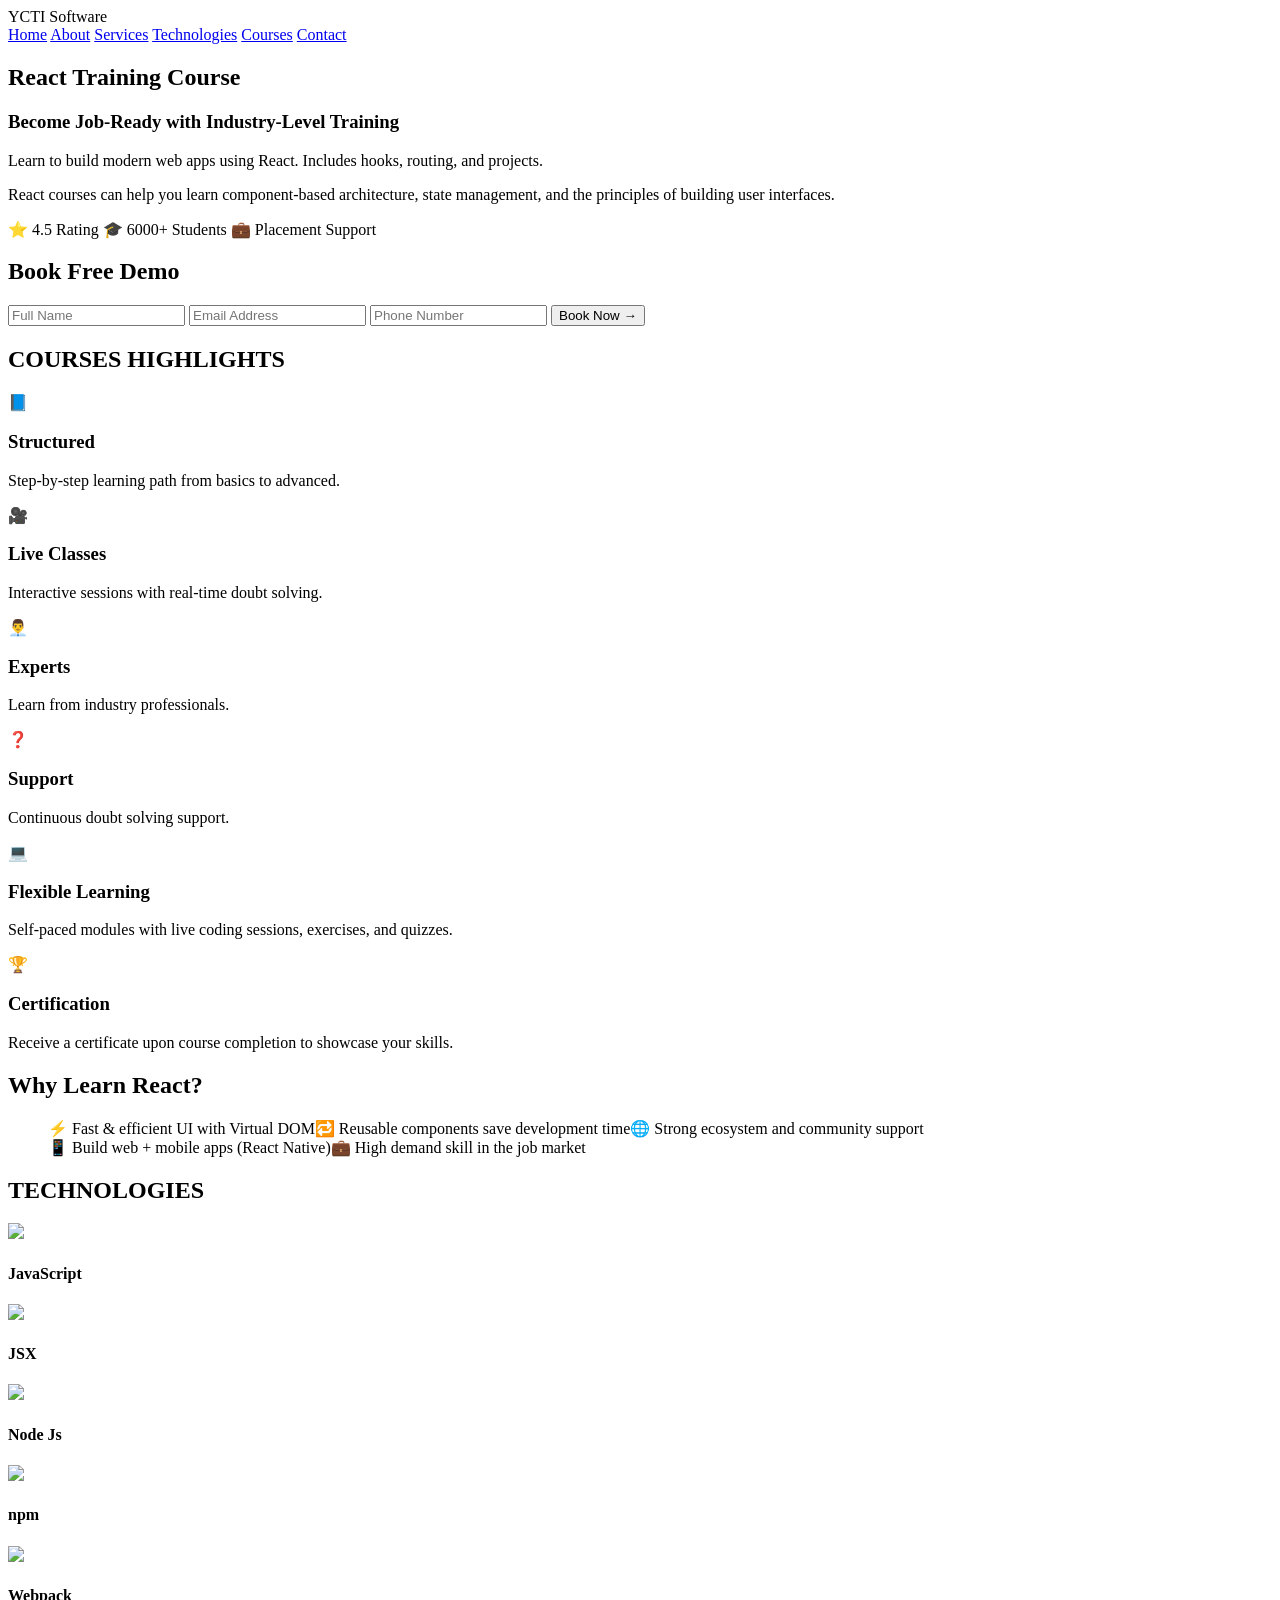
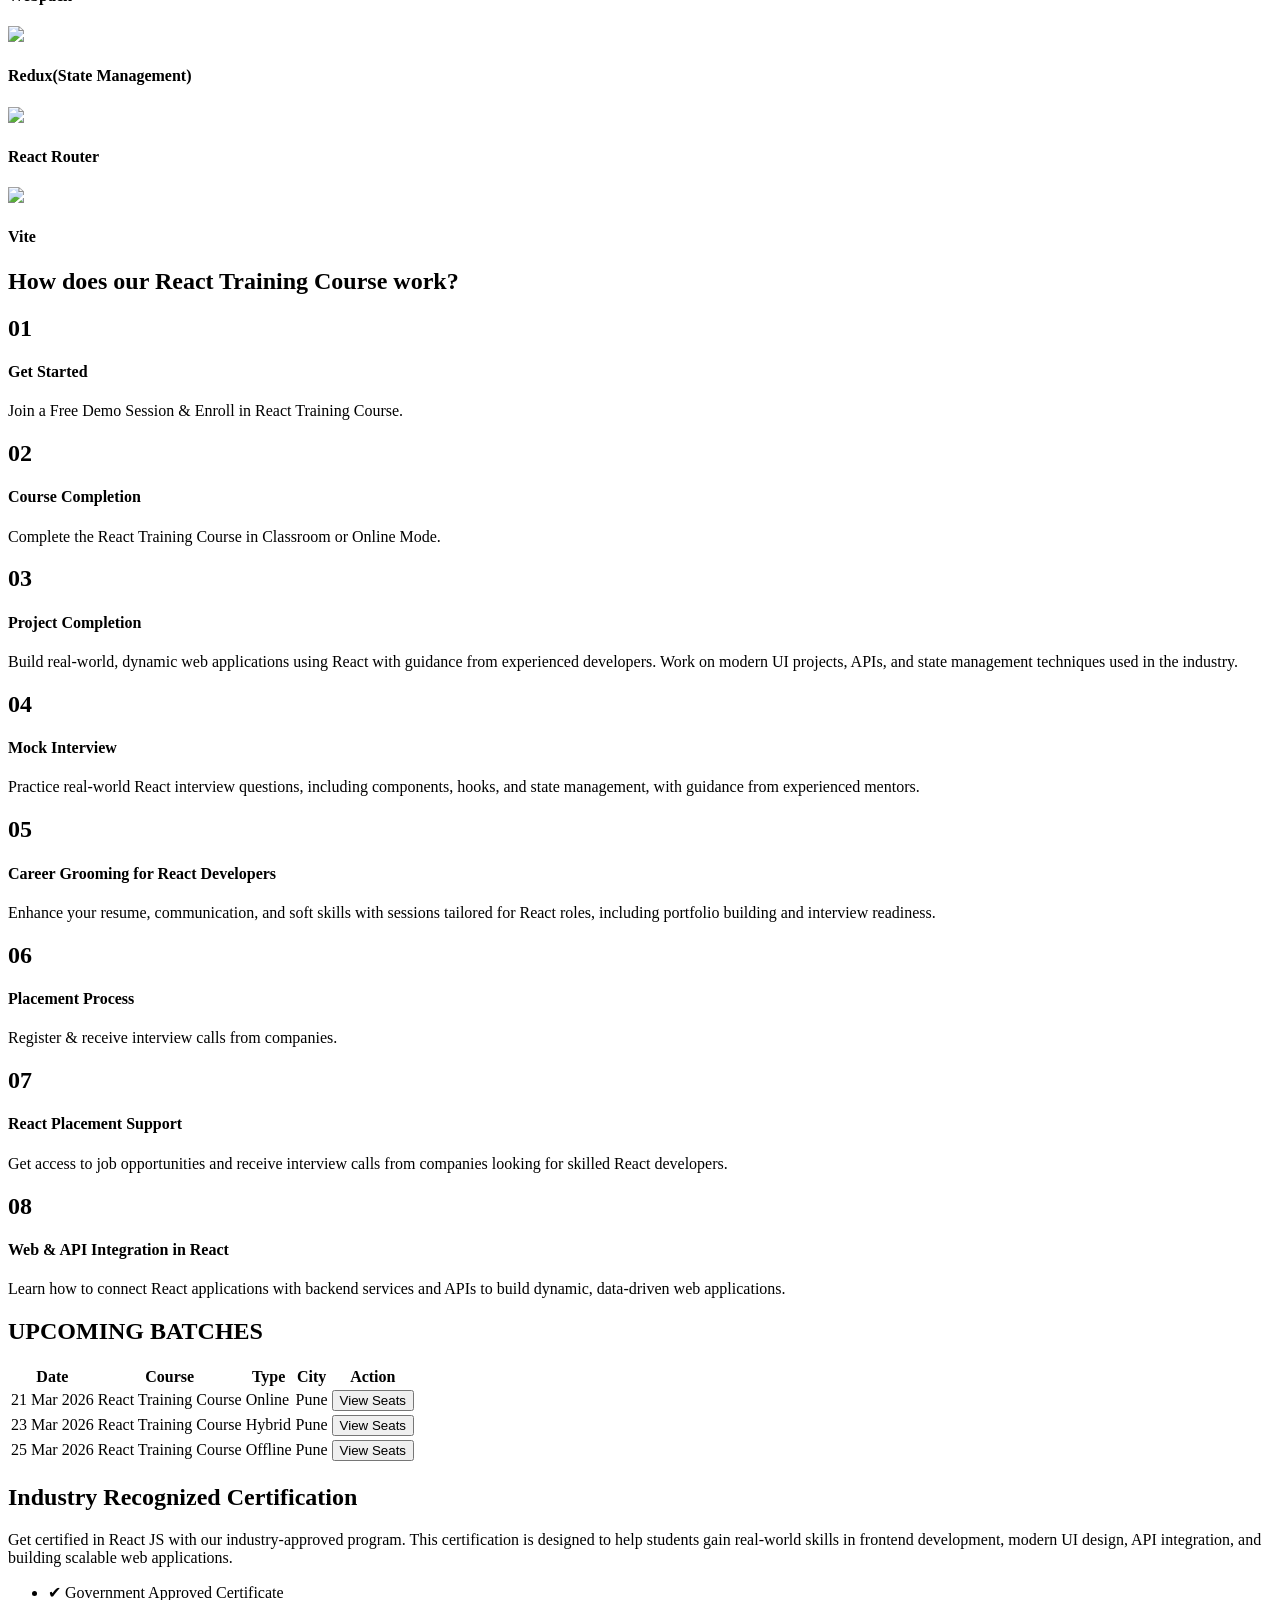
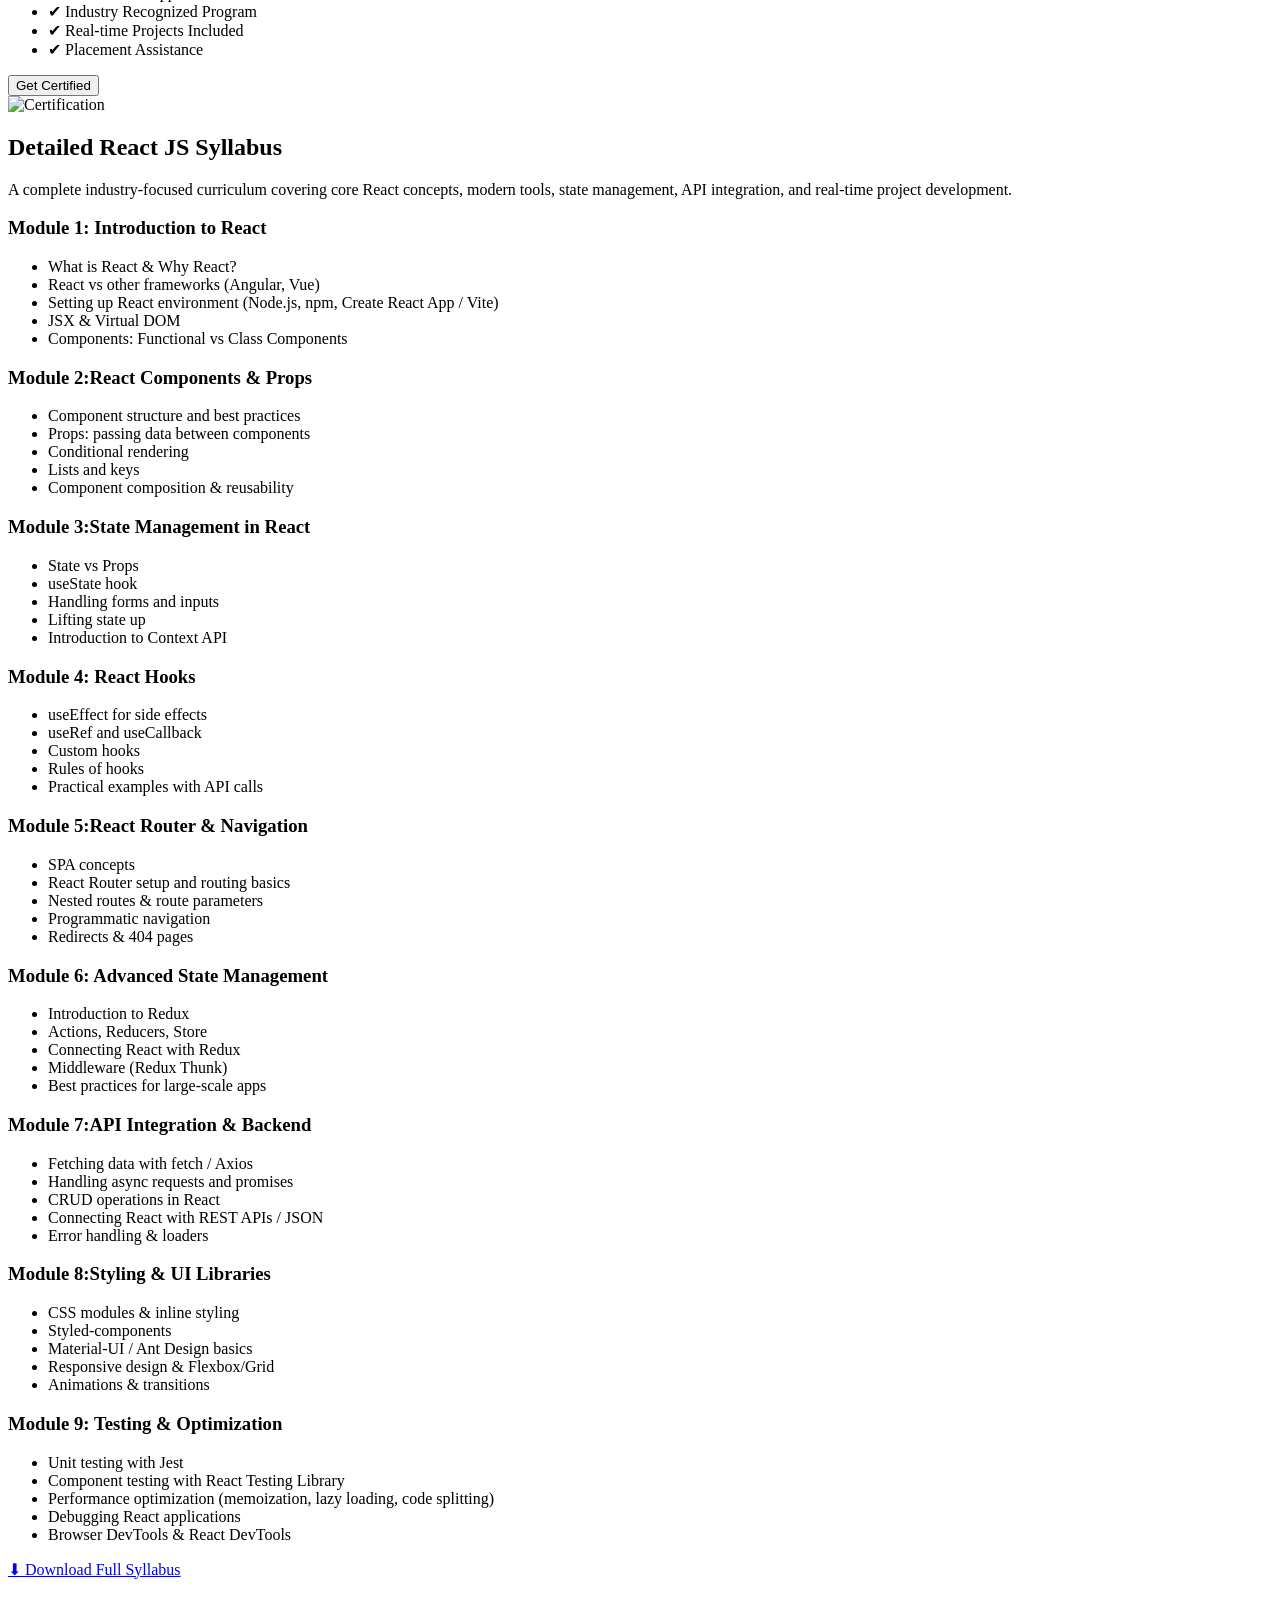
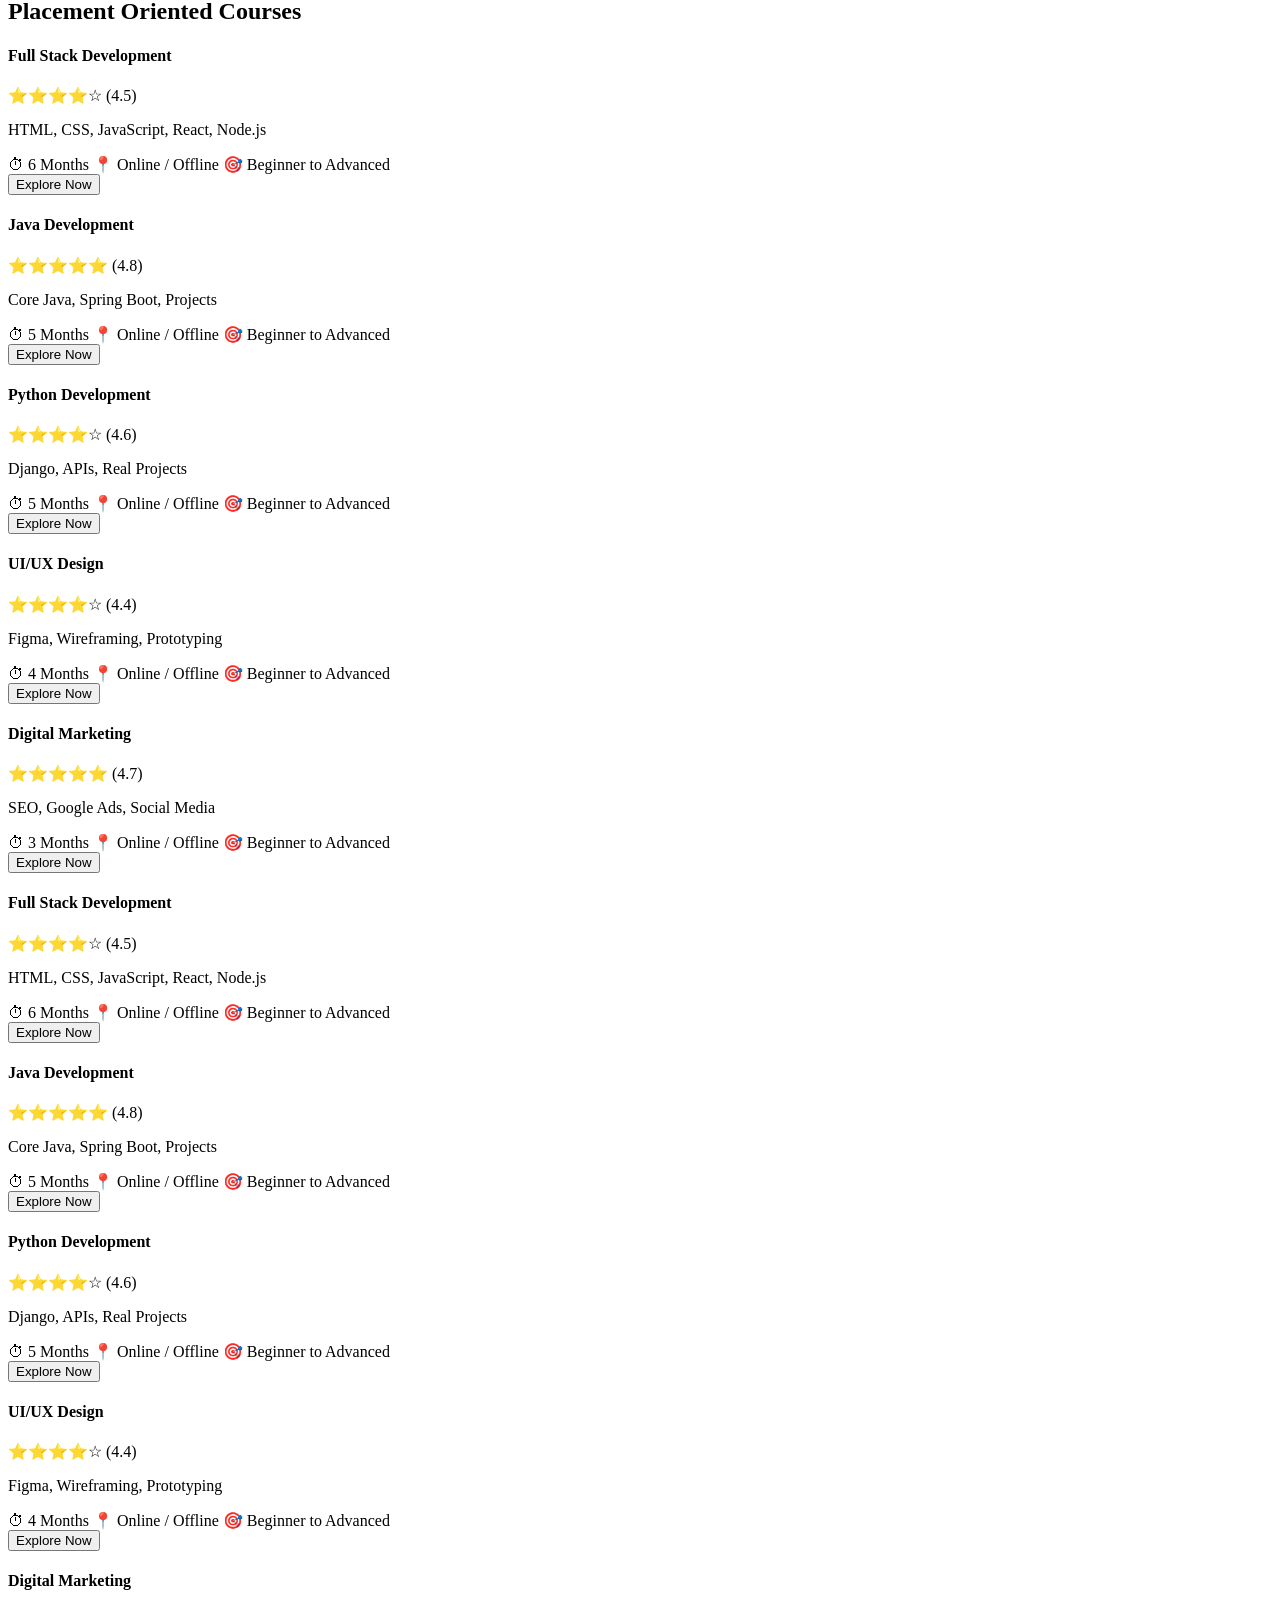
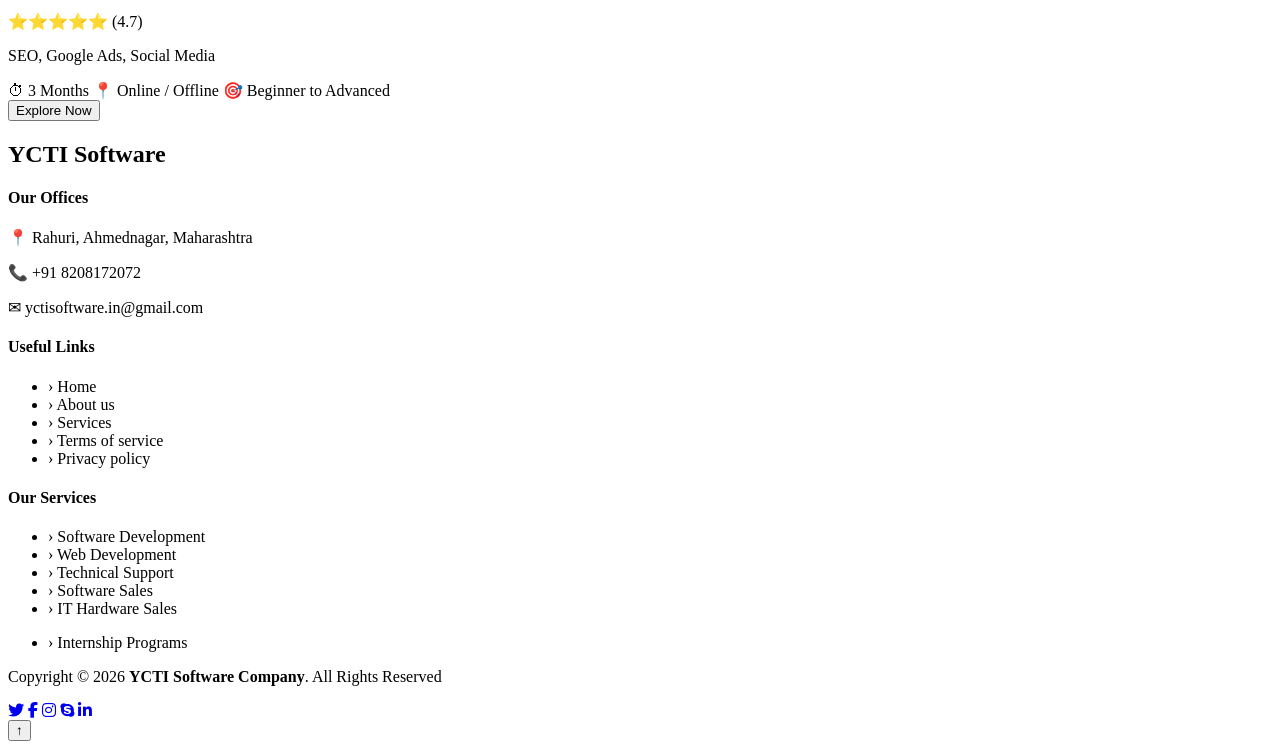
==== Angular_Course.html @ 2f03c273 "Merge branch 'main' of https://github.com/avidhate152002/YCTIsoftware_webProject" ====
<!DOCTYPE html>
<html lang="en">
<head>
<meta charset="UTF-8">
<meta name="viewport" content="width=device-width, initial-scale=1.0">
<title>Angular Training Course</title>

<link rel="stylesheet" href="style/java.css">

<!-- Google Font -->

<link href="https://fonts.googleapis.com/css2?family=Poppins:wght@300;400;600&display=swap" rel="stylesheet">

<link rel="stylesheet" href="https://cdnjs.cloudflare.com/ajax/libs/font-awesome/6.5.0/css/all.min.css">

</head>
<body>

<!-- HEADER -->

<header class="header">
  <div class="logo">YCTI Software</div>

  <nav class="nav">
    <a href="index.html">Home</a>
    <a href="about.html">About</a>
    <a href="#">Services</a>
    <a href="#">Technologies</a>
    <a href="#">Courses</a>
    <a href="#">Contact</a>
  </nav>
</header>

<!-- HERO -->

<section class="hero">
  <div class="hero-left">

    <h1>React Training Course</h1>
    <h3>Become Job-Ready with Industry-Level Training</h3>

    <p class="desc">
     Learn to build modern web apps using React. Includes hooks, routing, and projects.
    </p>

    <p class="desc">
       React courses can help you learn component-based architecture, state management, and the principles of building user interfaces.
    </p>

    <div class="badges">
      <span>⭐ 4.5 Rating</span>
      <span>🎓 6000+ Students</span>
      <span>💼 Placement Support</span>
    </div>
  </div>

  <div class="hero-right">
    <div class="form-card">
      <h2>Book Free Demo</h2>
      <form>
        <input type="text" placeholder="Full Name" required>
        <input type="email" placeholder="Email Address" required>
        <input type="tel" placeholder="Phone Number" required>
        <button class="btn">Book Now →</button>
      </form>
    </div>
  </div>
</section>

<!-- COURSE HIGHLIGHTS (UPDATED DESIGN SAME INFO) -->

<section class="highlights">
  <h2>COURSES HIGHLIGHTS</h2>

  <div class="stats-container">

    <div class="stat-card">
      <div class="icon">📘</div>
      <h3>Structured</h3>
      <p>Step-by-step learning path from basics to advanced.</p>
    </div>

    <div class="stat-card">
      <div class="icon">🎥</div>
      <h3>Live Classes</h3>
      <p>Interactive sessions with real-time doubt solving.</p>
    </div>

    <div class="stat-card">
      <div class="icon">👨‍💼</div>
      <h3>Experts</h3>
      <p>Learn from industry professionals.</p>
    </div>

    <div class="stat-card">
      <div class="icon">❓</div>
      <h3>Support</h3>
      <p>Continuous doubt solving support.</p>
    </div>

    <div class="stat-card">
      <div class="icon">💻</div>
      <h3>Flexible Learning</h3>
      <p>Self-paced modules with live coding sessions, exercises, and quizzes.</p>
    </div>

    <div class="stat-card">
      <div class="icon">🏆</div>
      <h3>Certification</h3>
      <p>Receive a certificate upon course completion to showcase your skills.</p>
    </div>




  </div>
</section>

<!-- WHY -->

<section class="why">
  <h2>Why Learn React?</h2>
  <ul>
    <p>⚡ Fast & efficient UI with Virtual DOM🔁 Reusable components save development time🌐 Strong ecosystem and community support<br>📱 Build web + mobile apps (React Native)💼 High demand skill in the job market</p>
</section>

<!-- TECHNOLOGIES -->

<section class="technologies">
  <h2>TECHNOLOGIES</h2>

  <div class="tech-grid">

    <div class="tech-card">
      <img src="https://cdn-icons-png.flaticon.com/128/721/721791.png">
      <h4>JavaScript</h4>
    </div>

    <div class="tech-card">
      <img src="https://thumbs.dreamstime.com/b/programming-vector-line-icon-programming-vector-line-icon-elements-mobile-concept-web-apps-thin-line-icons-website-114919341.jpg">
      <h4>JSX</h4>
    </div>

    <div class="tech-card">
      <img src="https://cdn-icons-png.flaticon.com/128/919/919825.png">
      <h4>Node Js</h4>
    </div>

    <div class="tech-card">
      <img src="https://uxwing.com/wp-content/themes/uxwing/download/brands-and-social-media/yarn-package-manager-icon.png"><br>
    <h4>npm</h4>
    </div>

    <div class="tech-card">
      <img src="https://encrypted-tbn0.gstatic.com/images?q=tbn:ANd9GcSnXLCfoQToiI-eNebdRtlc2AWwAHqNcpCT0g&s">
      <h4>Webpack
      </h4>
    </div>

    <div class="tech-card active">
      <img src="https://bendyworks.com/assets/images/blog/2020-05-04-ionic-react-and-redux-74ed1080.png">
      <h4>Redux(State Management)</h4>
    </div>

    <div class="tech-card">
      <img src="https://www.svgrepo.com/show/354262/react-router.svg">
      <h4>React Router</h4>
    </div>

    <div class="tech-card">
      <img src="https://encrypted-tbn0.gstatic.com/images?q=tbn:ANd9GcSbQW0cN1w6qDSzbivb_yzKBcA-e7EXLyCfIQ&s">
      <h4>Vite</h4>
    </div>

  </div>
</section>

<!-- HOW IT WORKS -->

<section class="process">
  <h2>How does our <span>React Training Course</span> work?</h2>

  <div class="process-grid">

    <div class="step">
      <h1>01</h1>
      <h4>Get Started</h4>
      <p>Join a Free Demo Session & Enroll in React Training Course.</p>
    </div>

    <div class="step">
      <h1>02</h1>
      <h4>Course Completion</h4>
      <p>Complete the React Training Course in Classroom or Online Mode.</p>
    </div>

    <div class="step">
      <h1>03</h1>
      <h4>Project Completion</h4>
      <p>Build real-world, dynamic web applications using React with guidance from experienced developers. 
  Work on modern UI projects, APIs, and state management techniques used in the industry.</p>
    </div>

    <div class="step">
      <h1>04</h1>
      <h4>Mock Interview</h4>
      <p>Practice real-world React interview questions, including components, hooks, and state management, 
  with guidance from experienced mentors.</p>
    </div>

    <div class="step">
      <h1>05</h1>
      <h4>Career Grooming for React Developers</h4>
<p>
  Enhance your resume, communication, and soft skills with sessions tailored for React roles, 
  including portfolio building and interview readiness.
</p>
    </div>

    <div class="step">
      <h1>06</h1>
      <h4>Placement Process</h4>
      <p>Register & receive interview calls from companies.</p>
    </div>

    <div class="step">
      <h1>07</h1>
      <h4>React Placement Support</h4>
<p>
  Get access to job opportunities and receive interview calls from companies looking for skilled React developers.
</p>
    </div>

    <div class="step">
      <h1>08</h1>
      <h4>Web & API Integration in React</h4>
<p>
  Learn how to connect React applications with backend services and APIs to build dynamic, data-driven web applications.
</p>
    </div>

  </div>
</section>

<!-- UPCOMING -->

<section class="upcoming">
  <h2>UPCOMING BATCHES</h2>

  <div class="table-box">
    <table>
      <thead>
        <tr>
          <th>Date</th>
          <th>Course</th>
          <th>Type</th>
          <th>City</th>
          <th>Action</th>
        </tr>
      </thead>

      <tbody>
        <tr>
          <td>21 Mar 2026</td>
          <td>React Training Course</td>
          <td>Online</td>
          <td>Pune</td>
          <td class="action"><button class="link-btn">View Seats</button></td>
        </tr>

        <tr>
          <td>23 Mar 2026</td>
          <td>React Training Course</td>
          <td>Hybrid</td>
          <td>Pune</td>
          <td class="action"><button class="link-btn">View Seats</button></td>
        </tr>

        <tr>
          <td>25 Mar 2026</td>
          <td>React Training Course</td>
          <td>Offline</td>
          <td>Pune</td>
          <td class="action"><button class="link-btn">View Seats</button></td>
        </tr>
      </tbody>
    </table>
  </div>
</section>

<section class="certification">
  <div class="cert-left">
    <h2>Industry Recognized Certification</h2>
    <p>
      Get certified in React JS with our industry-approved program. 
  This certification is designed to help students gain real-world skills 
  in frontend development, modern UI design, API integration, and building scalable web applications.
</p>
    </p>

    <ul>
      <li>✔ Government Approved Certificate</li>
      <li>✔ Industry Recognized Program</li>
      <li>✔ Real-time Projects Included</li>
      <li>✔ Placement Assistance</li>
    </ul>

    <button class="btn">Get Certified</button>
  </div>

  <div class="cert-right">
    <img src="images/Image1.jpeg" alt="Certification">
  </div>
</section>

<section class="syllabus">
  <h2>Detailed React JS Syllabus</h2>
<p class="sub-text">
  A complete industry-focused curriculum covering core React concepts, modern tools, state management, API integration, and real-time project development.
</p>

  <div class="syllabus-container">

    <div class="module">
      <h3>Module 1: Introduction to React</h3>
      <ul>
        <li>What is React & Why React?</li>
        <li>React vs other frameworks (Angular, Vue)</li>
        <li>Setting up React environment (Node.js, npm, Create React App / Vite)</li>
        <li>JSX & Virtual DOM</li>
        <li>Components: Functional vs Class Components</li>
      </ul>
    </div>

    <div class="module">
      <h3>Module 2:React Components & Props</h3>
      <ul>
       <li>Component structure and best practices</li>
        <li>Props: passing data between components</li>
        <li>Conditional rendering</li>
        <li>Lists and keys</li>
        <li>Component composition & reusability</li>
      </ul>
    </div>

    <div class="module">
      <h3>Module 3:State Management in React</h3>
      <ul>
       <li>State vs Props</li>
        <li>useState hook</li>
        <li>Handling forms and inputs</li>
        <li>Lifting state up</li>
        <li>Introduction to Context API</li>
      </ul>
    </div>

    <div class="module">
      <h3>Module 4: React Hooks</h3>
      <ul>
        <li>useEffect for side effects</li>
        <li>useRef and useCallback</li>
        <li>Custom hooks</li>
        <li>Rules of hooks</li>
        <li>Practical examples with API calls</li>
      </ul>
    </div>

    <div class="module">
      <h3>Module 5:React Router & Navigation</h3>
      <ul>
        <li>SPA concepts</li>
        <li>React Router setup and routing basics</li>
        <li>Nested routes & route parameters</li>
        <li>Programmatic navigation</li>
        <li>Redirects & 404 pages</li>
      </ul>
    </div>

    <div class="module">
      <h3>Module 6: Advanced State Management</h3>
      <ul>
        <li>Introduction to Redux</li>
        <li>Actions, Reducers, Store</li>
        <li>Connecting React with Redux</li>
        <li>Middleware (Redux Thunk)</li>
        <li>Best practices for large-scale apps</li>
      </ul>
    </div>

    <div class="module">
      <h3>Module 7:API Integration & Backend</h3>
      <ul>
        <li>Fetching data with fetch / Axios</li>
        <li>Handling async requests and promises</li>
        <li>CRUD operations in React</li>
        <li>Connecting React with REST APIs / JSON</li>
        <li>Error handling & loaders</li>
      </ul>
    </div>

    <div class="module">
      <h3>Module 8:Styling & UI Libraries</h3>
      <ul>
        <li>CSS modules & inline styling</li>
        <li>Styled-components</li>
        <li>Material-UI / Ant Design basics</li>
        <li>Responsive design & Flexbox/Grid</li>
        <li>Animations & transitions</li>
      </ul>
    </div>

    <div class="module">
      <h3>Module 9: Testing & Optimization</h3>
      <ul>
        <li>Unit testing with Jest</li>
        <li>Component testing with React Testing Library</li>
        <li>Performance optimization (memoization, lazy loading, code splitting)</li>
        <li>Debugging React applications</li>
        <li>Browser DevTools & React DevTools</li>
      </ul>
    </div>

  </div>

  <a href="syllabus.pdf" download class="download-btn">
    ⬇ Download Full Syllabus
  </a>
</section>

<section class="other-courses">
  <h2>Placement Oriented Courses</h2>

  <div class="scroll-container">
    <div class="scroll-track">

      <!-- COURSE 1 -->

      <div class="course-card">
        <h4>Full Stack Development</h4>
        <div class="rating">⭐⭐⭐⭐☆ (4.5)</div>
        <p>HTML, CSS, JavaScript, React, Node.js</p>
        <div class="course-info">
          <span>⏱ 6 Months</span>
          <span>📍 Online / Offline</span>
          <span>🎯 Beginner to Advanced</span>
        </div>
        <button>Explore Now</button>
      </div>

      <!-- COURSE 2 -->

      <div class="course-card">
        <h4>Java Development</h4>
        <div class="rating">⭐⭐⭐⭐⭐ (4.8)</div>
        <p>Core Java, Spring Boot, Projects</p>
        <div class="course-info">
          <span>⏱ 5 Months</span>
          <span>📍 Online / Offline</span>
          <span>🎯 Beginner to Advanced</span>
        </div>
        <button>Explore Now</button>
      </div>

      <!-- COURSE 3 -->

      <div class="course-card">
        <h4>Python Development</h4>
        <div class="rating">⭐⭐⭐⭐☆ (4.6)</div>
        <p>Django, APIs, Real Projects</p>
        <div class="course-info">
          <span>⏱ 5 Months</span>
          <span>📍 Online / Offline</span>
          <span>🎯 Beginner to Advanced</span>
        </div>
        <button>Explore Now</button>
      </div>

      <!-- COURSE 4 -->

      <div class="course-card">
        <h4>UI/UX Design</h4>
        <div class="rating">⭐⭐⭐⭐☆ (4.4)</div>
        <p>Figma, Wireframing, Prototyping</p>
        <div class="course-info">
          <span>⏱ 4 Months</span>
          <span>📍 Online / Offline</span>
          <span>🎯 Beginner to Advanced</span>
        </div>
        <button>Explore Now</button>
      </div>

      <!-- COURSE 5 -->

      <div class="course-card">
        <h4>Digital Marketing</h4>
        <div class="rating">⭐⭐⭐⭐⭐ (4.7)</div>
        <p>SEO, Google Ads, Social Media</p>
        <div class="course-info">
          <span>⏱ 3 Months</span>
          <span>📍 Online / Offline</span>
          <span>🎯 Beginner to Advanced</span>
        </div>
        <button>Explore Now</button>
      </div>

      <!-- DUPLICATE (for infinite scroll) -->
      <!-- same repeat -->

      <div class="course-card">
        <h4>Full Stack Development</h4>
        <div class="rating">⭐⭐⭐⭐☆ (4.5)</div>
        <p>HTML, CSS, JavaScript, React, Node.js</p>
        <div class="course-info">
          <span>⏱ 6 Months</span>
          <span>📍 Online / Offline</span>
          <span>🎯 Beginner to Advanced</span>
        </div>
        <button>Explore Now</button>
      </div>

      <div class="course-card">
        <h4>Java Development</h4>
        <div class="rating">⭐⭐⭐⭐⭐ (4.8)</div>
        <p>Core Java, Spring Boot, Projects</p>
        <div class="course-info">
          <span>⏱ 5 Months</span>
          <span>📍 Online / Offline</span>
          <span>🎯 Beginner to Advanced</span>
        </div>
        <button>Explore Now</button>
      </div>

      <div class="course-card">
        <h4>Python Development</h4>
        <div class="rating">⭐⭐⭐⭐☆ (4.6)</div>
        <p>Django, APIs, Real Projects</p>
        <div class="course-info">
          <span>⏱ 5 Months</span>
          <span>📍 Online / Offline</span>
          <span>🎯 Beginner to Advanced</span>
        </div>
        <button>Explore Now</button>
      </div>

      <div class="course-card">
        <h4>UI/UX Design</h4>
        <div class="rating">⭐⭐⭐⭐☆ (4.4)</div>
        <p>Figma, Wireframing, Prototyping</p>
        <div class="course-info">
          <span>⏱ 4 Months</span>
          <span>📍 Online / Offline</span>
          <span>🎯 Beginner to Advanced</span>
        </div>
        <button>Explore Now</button>
      </div>

      <div class="course-card">
        <h4>Digital Marketing</h4>
        <div class="rating">⭐⭐⭐⭐⭐ (4.7)</div>
        <p>SEO, Google Ads, Social Media</p>
        <div class="course-info">
          <span>⏱ 3 Months</span>
          <span>📍 Online / Offline</span>
          <span>🎯 Beginner to Advanced</span>
        </div>
        <button>Explore Now</button>
      </div>

    </div>
  </div>
</section>

<!-- ================= FOOTER ================= -->

<footer class="footer">

<div class="footer-container">

<!-- ===== COMPANY INFO ===== -->

<div class="footer-col company">

<h2 class="logo">YCTI Software</h2>

<h4>Our Offices</h4>

<p>📍 Rahuri, Ahmednagar, Maharashtra</p>
<p>📞 +91 8208172072</p>
<p>✉  yctisoftware.in@gmail.com</p>

</div>

<!-- ===== USEFUL LINKS ===== -->

<div class="footer-col">

<h4>Useful Links</h4>

<ul>
<li>› Home</li>
<li>› About us</li>
<li>› Services</li>
<li>› Terms of service</li>
<li>› Privacy policy</li>
</ul>

</div>

<!-- ===== SERVICES ===== -->

<div class="footer-col">

<h4>Our Services</h4>

<ul>
<li>› Software Development</li>
<li>› Web Development</li>
<li>› Technical Support</li>
<li>› Software Sales</li>
<li>› IT Hardware Sales</li>
</ul>

</div>

<!-- ===== MORE SERVICES ===== -->

<div class="footer-col">

<ul class="extra-services">

<li>› Internship Programs</li>

</ul>

</div>

</div>

<!-- ===== BOTTOM BAR ===== -->

<div class="footer-bottom">

<p>
Copyright © 2026 <b>YCTI Software Company</b>. 
All Rights Reserved
</p>

<div class="social-icons">

<a href="#"><i class="fab fa-twitter"></i></a>
<a href="#"><i class="fab fa-facebook-f"></i></a>
<a href="#"><i class="fab fa-instagram"></i></a>
<a href="#"><i class="fab fa-skype"></i></a>
<a href="#"><i class="fab fa-linkedin-in"></i></a>

</div>

</div>

</footer>

<!-- ===== BACK TO TOP BUTTON ===== -->

<button id="topBtn">↑</button>

</body>
</html>
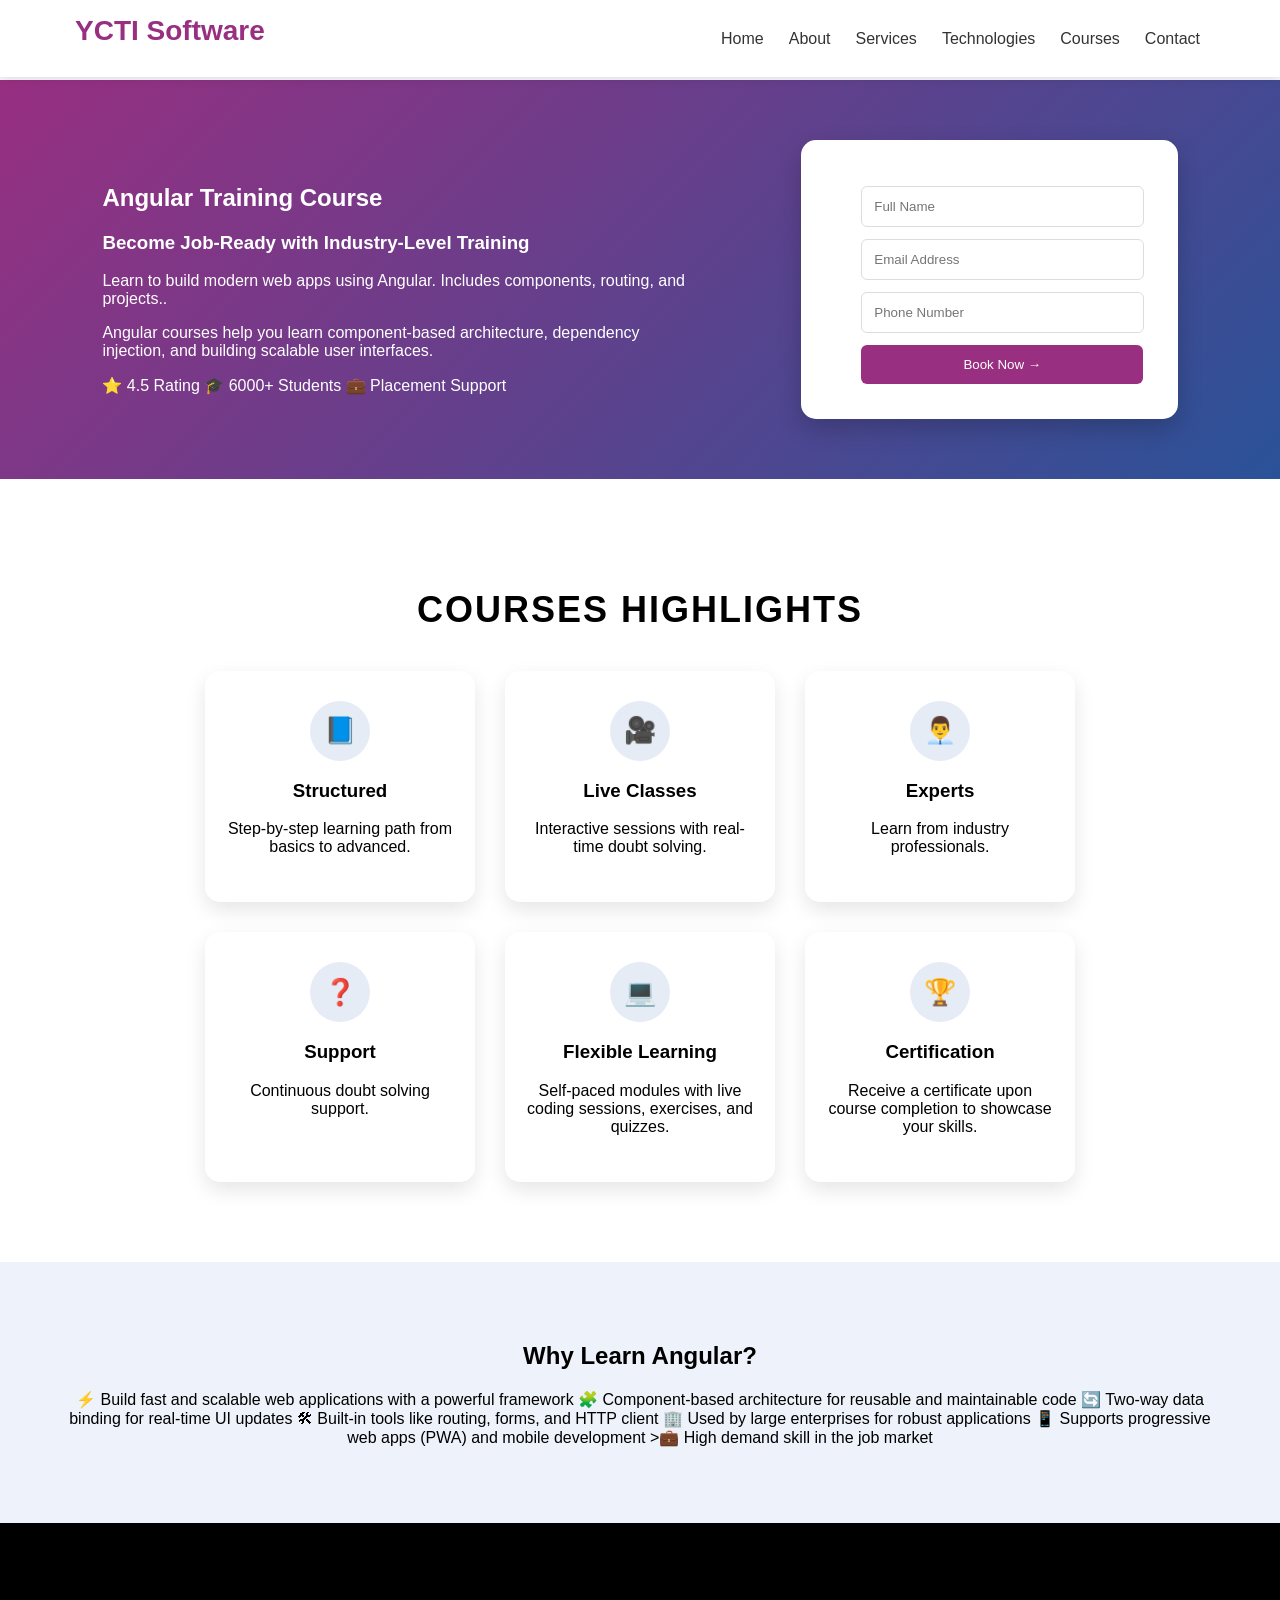
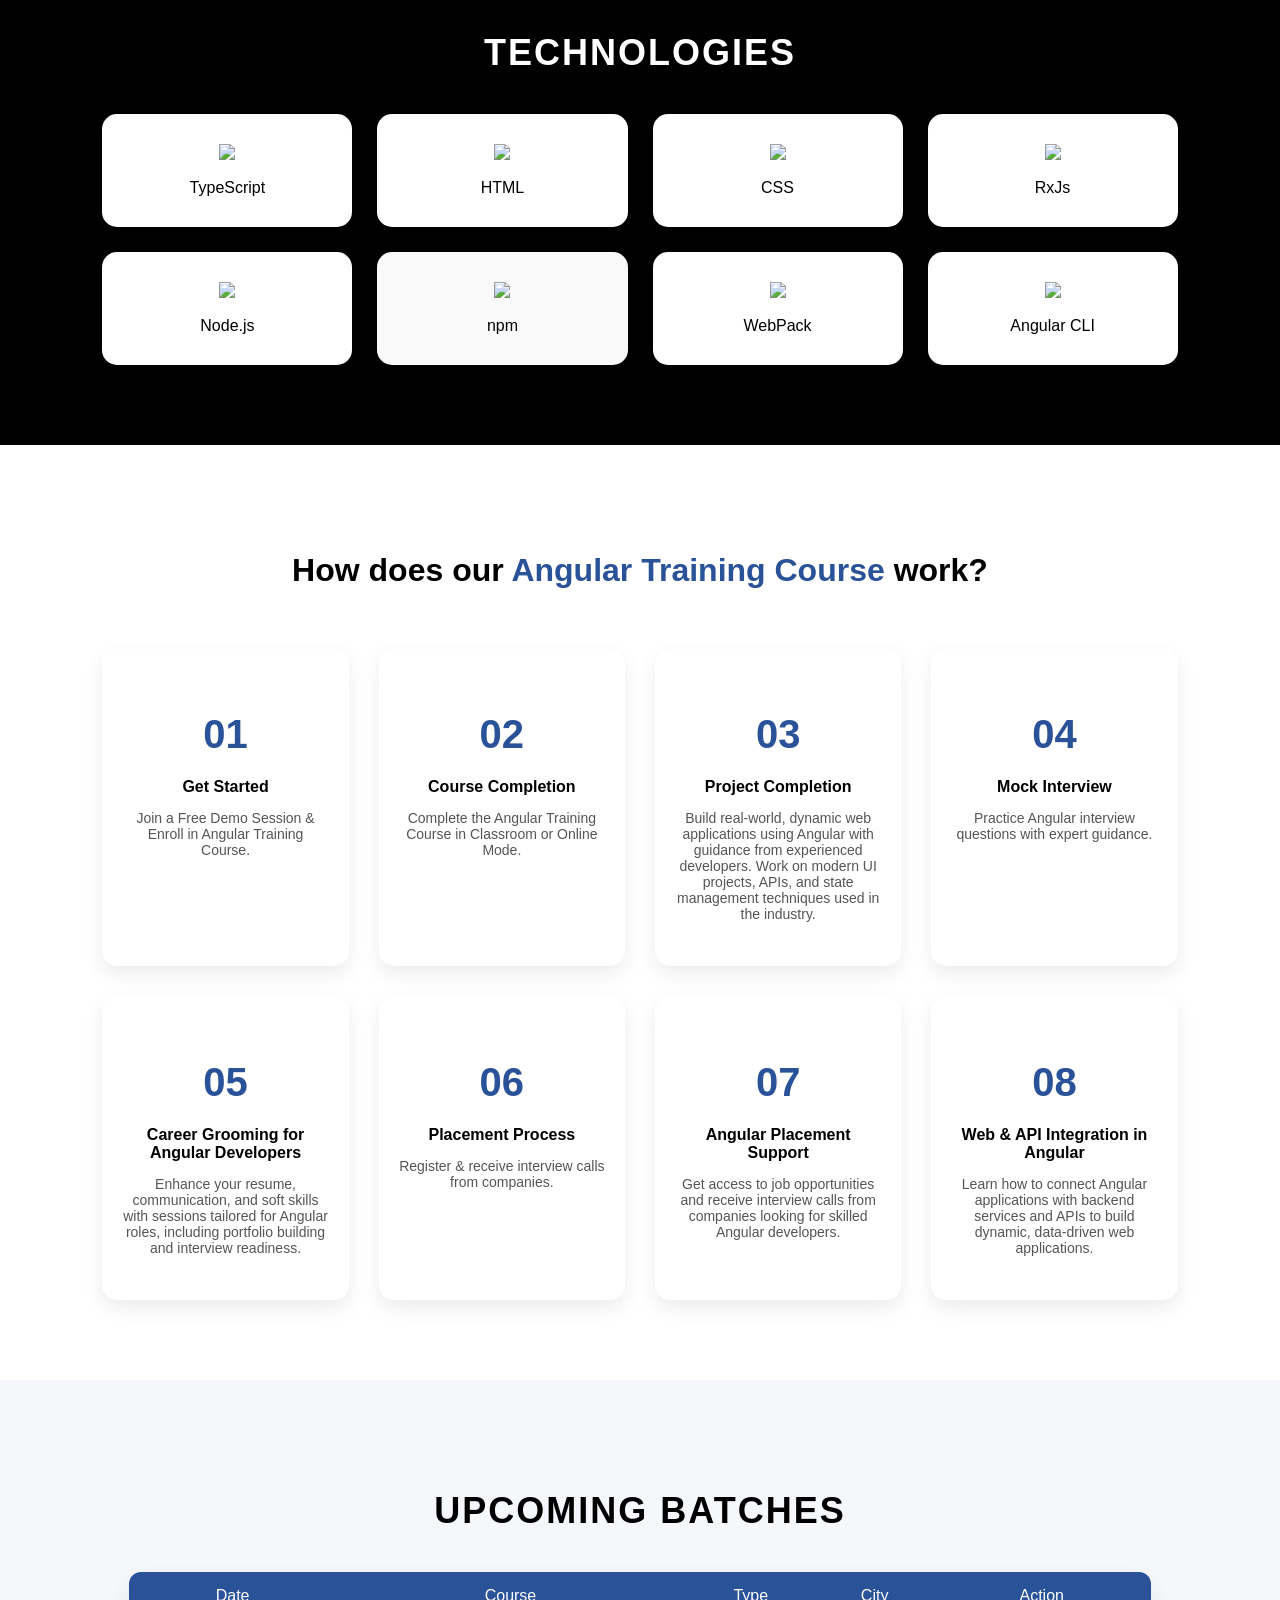
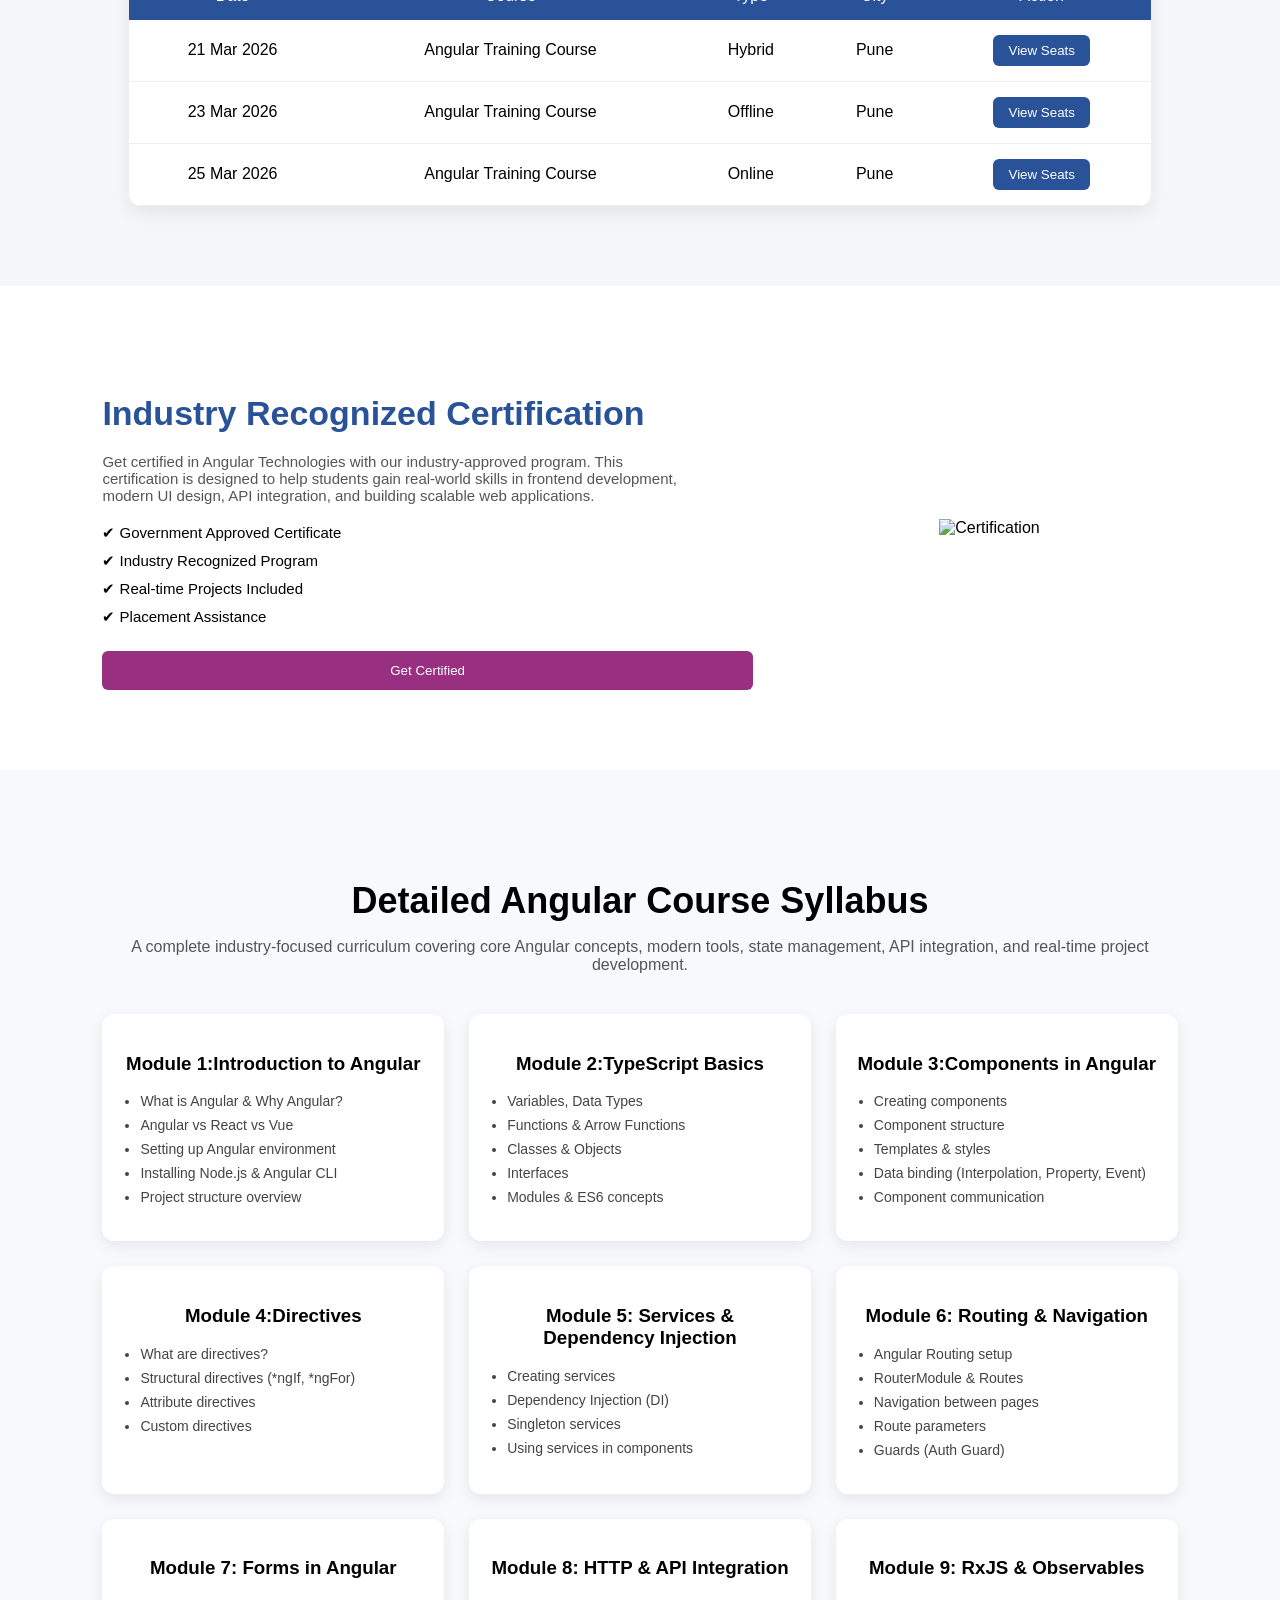
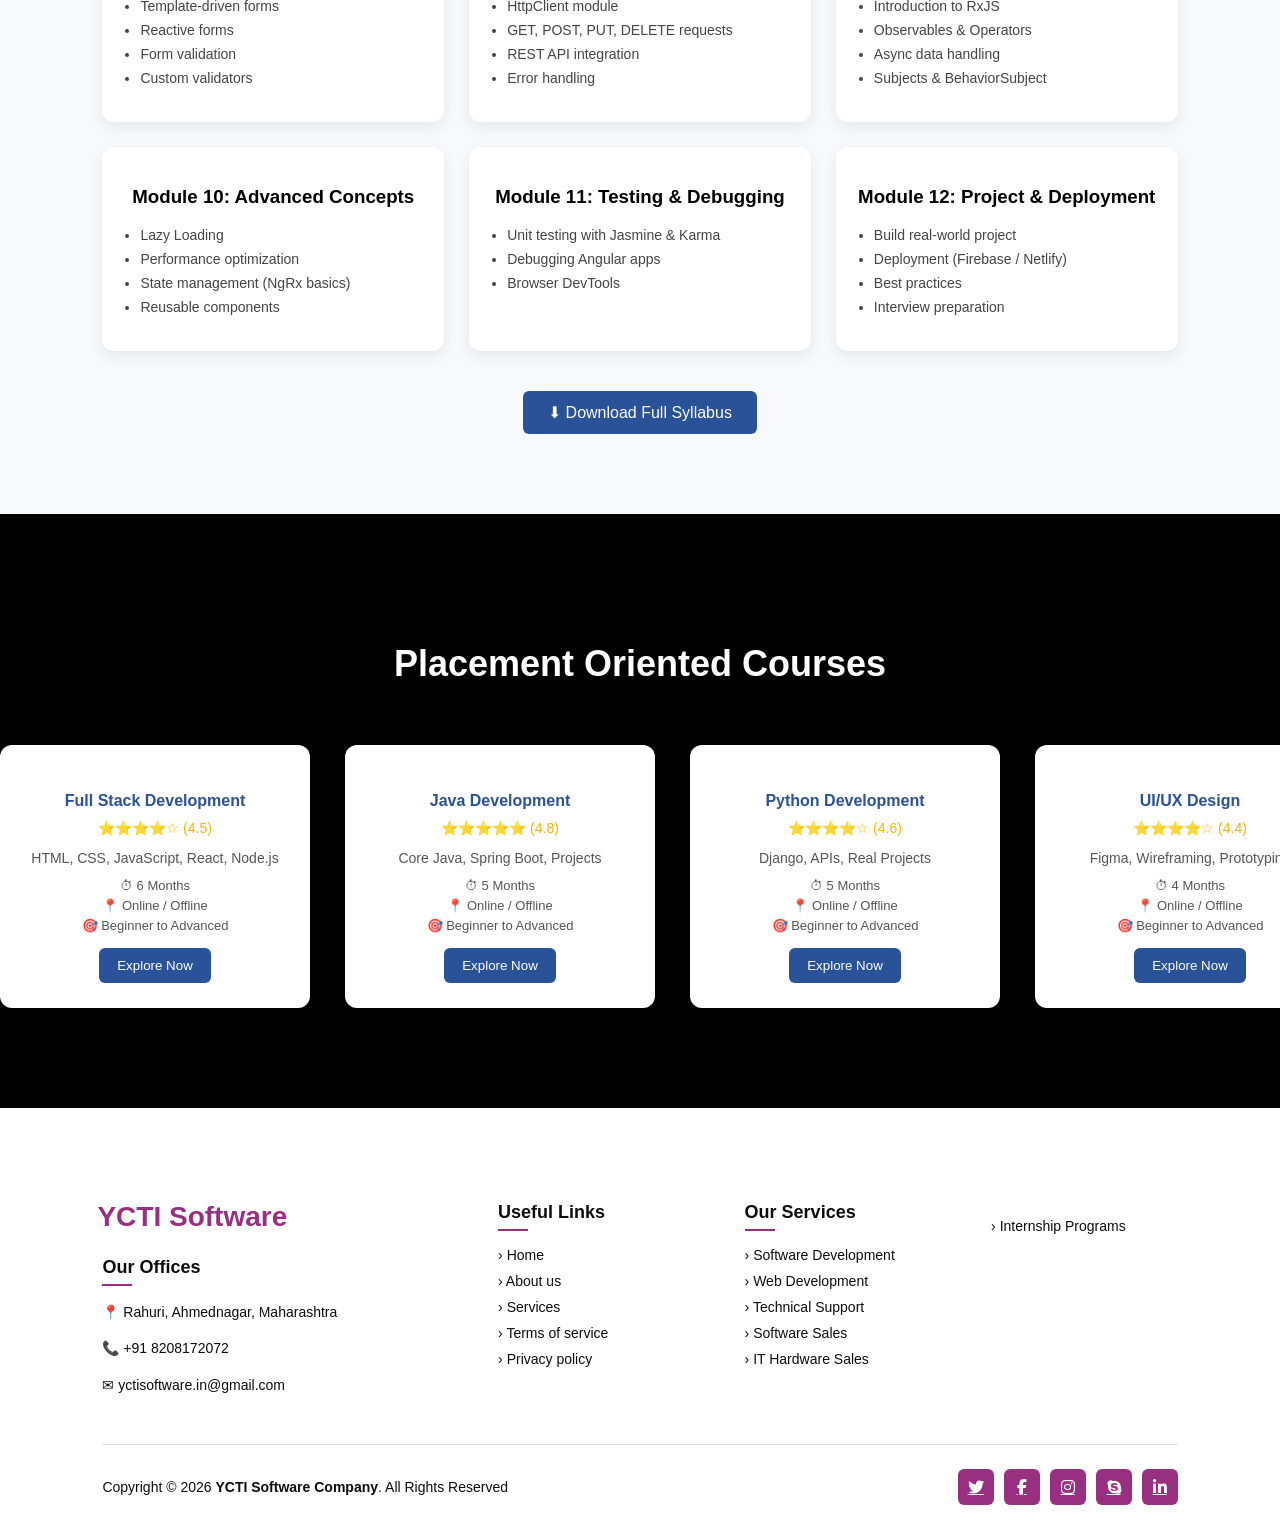
==== commit f096aa3c: "Merge branch 'KanchanVidhate:main' into main" ====
--- a/Angular_Course.html
+++ b/Angular_Course.html
@@ -36,15 +36,15 @@
 <section class="hero">
   <div class="hero-left">
 
-    <h1>React Training Course</h1>
+    <h1>Angular Training Course</h1>
     <h3>Become Job-Ready with Industry-Level Training</h3>
 
     <p class="desc">
-     Learn to build modern web apps using React. Includes hooks, routing, and projects.
+     Learn to build modern web apps using Angular. Includes components, routing, and projects..
     </p>
 
     <p class="desc">
-       React courses can help you learn component-based architecture, state management, and the principles of building user interfaces.
+       Angular courses help you learn component-based architecture, dependency injection, and building scalable user interfaces.
     </p>
 
     <div class="badges">
@@ -119,9 +119,9 @@
 <!-- WHY -->
 
 <section class="why">
-  <h2>Why Learn React?</h2>
-  <ul>
-    <p>⚡ Fast & efficient UI with Virtual DOM🔁 Reusable components save development time🌐 Strong ecosystem and community support<br>📱 Build web + mobile apps (React Native)💼 High demand skill in the job market</p>
+  <h2>Why Learn Angular?</h2>
+  
+    <p>⚡ Build fast and scalable web applications with a powerful framework 🧩 Component-based architecture for reusable and maintainable code 🔄 Two-way data binding for real-time UI updates 🛠 Built-in tools like routing, forms, and HTTP client 🏢 Used by large enterprises for robust applications 📱 Supports progressive web apps (PWA) and mobile development >💼 High demand skill in the job market<p>
 </section>
 
 <!-- TECHNOLOGIES -->
@@ -132,44 +132,44 @@
   <div class="tech-grid">
 
     <div class="tech-card">
-      <img src="https://cdn-icons-png.flaticon.com/128/721/721791.png">
-      <h4>JavaScript</h4>
+      <img src="https://cdn-icons-png.flaticon.com/128/5968/5968326.png">
+      <h4>TypeScript</h4>
     </div>
 
     <div class="tech-card">
-      <img src="https://thumbs.dreamstime.com/b/programming-vector-line-icon-programming-vector-line-icon-elements-mobile-concept-web-apps-thin-line-icons-website-114919341.jpg">
-      <h4>JSX</h4>
+      <img src="https://cdn-icons-png.flaticon.com/128/1051/1051277.png">
+      <h4>HTML</h4>
+    </div>
+
+    <div class="tech-card">
+      <img src="https://cdn-icons-png.flaticon.com/128/732/732190.png">
+      <h4>CSS</h4>
+    </div>
+
+    <div class="tech-card">
+      <img src="https://rxjs.dev/generated/images/marketing/home/Rx_Logo-512-512.png"><br>
+    <h4>RxJs</h4>
     </div>
 
     <div class="tech-card">
       <img src="https://cdn-icons-png.flaticon.com/128/919/919825.png">
-      <h4>Node Js</h4>
-    </div>
-
-    <div class="tech-card">
-      <img src="https://uxwing.com/wp-content/themes/uxwing/download/brands-and-social-media/yarn-package-manager-icon.png"><br>
-    <h4>npm</h4>
+      <h4>Node.js
+      </h4>
+    </div>
+
+    <div class="tech-card active">
+      <img src="https://uxwing.com/wp-content/themes/uxwing/download/brands-and-social-media/yarn-package-manager-icon.png">
+      <h4>npm</h4>
     </div>
 
     <div class="tech-card">
       <img src="https://encrypted-tbn0.gstatic.com/images?q=tbn:ANd9GcSnXLCfoQToiI-eNebdRtlc2AWwAHqNcpCT0g&s">
-      <h4>Webpack
-      </h4>
-    </div>
-
-    <div class="tech-card active">
-      <img src="https://bendyworks.com/assets/images/blog/2020-05-04-ionic-react-and-redux-74ed1080.png">
-      <h4>Redux(State Management)</h4>
+      <h4>WebPack</h4>
     </div>
 
     <div class="tech-card">
-      <img src="https://www.svgrepo.com/show/354262/react-router.svg">
-      <h4>React Router</h4>
-    </div>
-
-    <div class="tech-card">
-      <img src="https://encrypted-tbn0.gstatic.com/images?q=tbn:ANd9GcSbQW0cN1w6qDSzbivb_yzKBcA-e7EXLyCfIQ&s">
-      <h4>Vite</h4>
+      <img src="https://user-images.githubusercontent.com/1529180/27622376-ac5afdd6-5c11-11e7-8d69-95c74495cc17.png">
+      <h4>Angular CLI</h4>
     </div>
 
   </div>
@@ -178,41 +178,40 @@
 <!-- HOW IT WORKS -->
 
 <section class="process">
-  <h2>How does our <span>React Training Course</span> work?</h2>
+  <h2>How does our <span>Angular Training Course</span> work?</h2>
 
   <div class="process-grid">
 
     <div class="step">
       <h1>01</h1>
       <h4>Get Started</h4>
-      <p>Join a Free Demo Session & Enroll in React Training Course.</p>
+      <p>Join a Free Demo Session & Enroll in Angular Training Course.</p>
     </div>
 
     <div class="step">
       <h1>02</h1>
       <h4>Course Completion</h4>
-      <p>Complete the React Training Course in Classroom or Online Mode.</p>
+      <p>Complete the Angular Training Course in Classroom or Online Mode.</p>
     </div>
 
     <div class="step">
       <h1>03</h1>
       <h4>Project Completion</h4>
-      <p>Build real-world, dynamic web applications using React with guidance from experienced developers. 
+      <p>Build real-world, dynamic web applications using Angular with guidance from experienced developers. 
   Work on modern UI projects, APIs, and state management techniques used in the industry.</p>
     </div>
 
     <div class="step">
       <h1>04</h1>
       <h4>Mock Interview</h4>
-      <p>Practice real-world React interview questions, including components, hooks, and state management, 
-  with guidance from experienced mentors.</p>
+      <p>Practice Angular interview questions with expert guidance.</p>
     </div>
 
     <div class="step">
       <h1>05</h1>
-      <h4>Career Grooming for React Developers</h4>
+      <h4>Career Grooming for Angular Developers</h4>
 <p>
-  Enhance your resume, communication, and soft skills with sessions tailored for React roles, 
+  Enhance your resume, communication, and soft skills with sessions tailored for Angular roles, 
   including portfolio building and interview readiness.
 </p>
     </div>
@@ -225,17 +224,17 @@
 
     <div class="step">
       <h1>07</h1>
-      <h4>React Placement Support</h4>
+      <h4>Angular Placement Support</h4>
 <p>
-  Get access to job opportunities and receive interview calls from companies looking for skilled React developers.
+  Get access to job opportunities and receive interview calls from companies looking for skilled Angular developers.
 </p>
     </div>
 
     <div class="step">
       <h1>08</h1>
-      <h4>Web & API Integration in React</h4>
+      <h4>Web & API Integration in Angular</h4>
 <p>
-  Learn how to connect React applications with backend services and APIs to build dynamic, data-driven web applications.
+  Learn how to connect Angular applications with backend services and APIs to build dynamic, data-driven web applications.
 </p>
     </div>
 
@@ -262,24 +261,24 @@
       <tbody>
         <tr>
           <td>21 Mar 2026</td>
-          <td>React Training Course</td>
-          <td>Online</td>
-          <td>Pune</td>
-          <td class="action"><button class="link-btn">View Seats</button></td>
-        </tr>
-
-        <tr>
-          <td>23 Mar 2026</td>
-          <td>React Training Course</td>
+          <td>Angular Training Course</td>
           <td>Hybrid</td>
           <td>Pune</td>
           <td class="action"><button class="link-btn">View Seats</button></td>
         </tr>
 
         <tr>
+          <td>23 Mar 2026</td>
+          <td>Angular Training Course</td>
+          <td>Offline</td>
+          <td>Pune</td>
+          <td class="action"><button class="link-btn">View Seats</button></td>
+        </tr>
+
+        <tr>
           <td>25 Mar 2026</td>
-          <td>React Training Course</td>
-          <td>Offline</td>
+          <td>Angular Training Course</td>
+          <td>Online</td>
           <td>Pune</td>
           <td class="action"><button class="link-btn">View Seats</button></td>
         </tr>
@@ -292,7 +291,7 @@
   <div class="cert-left">
     <h2>Industry Recognized Certification</h2>
     <p>
-      Get certified in React JS with our industry-approved program. 
+      Get certified in Angular Technologies with our industry-approved program. 
   This certification is designed to help students gain real-world skills 
   in frontend development, modern UI design, API integration, and building scalable web applications.
 </p>
@@ -314,110 +313,134 @@
 </section>
 
 <section class="syllabus">
-  <h2>Detailed React JS Syllabus</h2>
+  <h2>Detailed Angular Course Syllabus</h2>
 <p class="sub-text">
-  A complete industry-focused curriculum covering core React concepts, modern tools, state management, API integration, and real-time project development.
+  A complete industry-focused curriculum covering core Angular concepts, modern tools, state management, API integration, and real-time project development.
 </p>
 
   <div class="syllabus-container">
 
     <div class="module">
-      <h3>Module 1: Introduction to React</h3>
-      <ul>
-        <li>What is React & Why React?</li>
-        <li>React vs other frameworks (Angular, Vue)</li>
-        <li>Setting up React environment (Node.js, npm, Create React App / Vite)</li>
-        <li>JSX & Virtual DOM</li>
-        <li>Components: Functional vs Class Components</li>
-      </ul>
-    </div>
-
-    <div class="module">
-      <h3>Module 2:React Components & Props</h3>
-      <ul>
-       <li>Component structure and best practices</li>
-        <li>Props: passing data between components</li>
-        <li>Conditional rendering</li>
-        <li>Lists and keys</li>
-        <li>Component composition & reusability</li>
-      </ul>
-    </div>
-
-    <div class="module">
-      <h3>Module 3:State Management in React</h3>
-      <ul>
-       <li>State vs Props</li>
-        <li>useState hook</li>
-        <li>Handling forms and inputs</li>
-        <li>Lifting state up</li>
-        <li>Introduction to Context API</li>
-      </ul>
-    </div>
-
-    <div class="module">
-      <h3>Module 4: React Hooks</h3>
-      <ul>
-        <li>useEffect for side effects</li>
-        <li>useRef and useCallback</li>
-        <li>Custom hooks</li>
-        <li>Rules of hooks</li>
-        <li>Practical examples with API calls</li>
-      </ul>
-    </div>
-
-    <div class="module">
-      <h3>Module 5:React Router & Navigation</h3>
-      <ul>
-        <li>SPA concepts</li>
-        <li>React Router setup and routing basics</li>
-        <li>Nested routes & route parameters</li>
-        <li>Programmatic navigation</li>
-        <li>Redirects & 404 pages</li>
-      </ul>
-    </div>
-
-    <div class="module">
-      <h3>Module 6: Advanced State Management</h3>
-      <ul>
-        <li>Introduction to Redux</li>
-        <li>Actions, Reducers, Store</li>
-        <li>Connecting React with Redux</li>
-        <li>Middleware (Redux Thunk)</li>
-        <li>Best practices for large-scale apps</li>
-      </ul>
-    </div>
-
-    <div class="module">
-      <h3>Module 7:API Integration & Backend</h3>
-      <ul>
-        <li>Fetching data with fetch / Axios</li>
-        <li>Handling async requests and promises</li>
-        <li>CRUD operations in React</li>
-        <li>Connecting React with REST APIs / JSON</li>
-        <li>Error handling & loaders</li>
-      </ul>
-    </div>
-
-    <div class="module">
-      <h3>Module 8:Styling & UI Libraries</h3>
-      <ul>
-        <li>CSS modules & inline styling</li>
-        <li>Styled-components</li>
-        <li>Material-UI / Ant Design basics</li>
-        <li>Responsive design & Flexbox/Grid</li>
-        <li>Animations & transitions</li>
-      </ul>
-    </div>
-
-    <div class="module">
-      <h3>Module 9: Testing & Optimization</h3>
-      <ul>
-        <li>Unit testing with Jest</li>
-        <li>Component testing with React Testing Library</li>
-        <li>Performance optimization (memoization, lazy loading, code splitting)</li>
-        <li>Debugging React applications</li>
-        <li>Browser DevTools & React DevTools</li>
-      </ul>
+      <h3>Module 1:Introduction to Angular</h3>
+      <ul>
+        <li>What is Angular & Why Angular?</li>
+        <li>Angular vs React vs Vue</li>
+        <li>Setting up Angular environment</li>
+        <li>Installing Node.js & Angular CLI</li>
+        <li>Project structure overview</li>
+      </ul>
+    </div>
+
+    <div class="module">
+      <h3>Module 2:TypeScript Basics</h3>
+      <ul>
+       <li>Variables, Data Types</li>
+        <li>Functions & Arrow Functions</li>
+        <li>Classes & Objects</li>
+        <li>Interfaces</li>
+        <li>Modules & ES6 concepts</li>
+      </ul>
+    </div>
+
+    <div class="module">
+      <h3>Module 3:Components in Angular</h3>
+      <ul>
+       <li>Creating components</li>
+        <li>Component structure</li>
+        <li>Templates & styles</li>
+        <li>Data binding (Interpolation, Property, Event)</li>
+        <li>Component communication</li>
+      </ul>
+    </div>
+
+    <div class="module">
+      <h3>Module 4:Directives</h3>
+      <ul>
+        <li>What are directives?</li>
+        <li>Structural directives (*ngIf, *ngFor)</li>
+        <li>Attribute directives</li>
+        <li>Custom directives</li>
+      </ul>
+    </div>
+
+    <div class="module">
+      <h3>Module 5: Services & Dependency Injection</h3>
+      <ul>
+        <li>Creating services</li>
+        <li>Dependency Injection (DI)</li>
+        <li>Singleton services</li>
+        <li>Using services in components</li>
+      </ul>
+    </div>
+
+    <div class="module">
+      <h3>Module 6: Routing & Navigation</h3>
+      <ul>
+        <li>Angular Routing setup</li>
+        <li>RouterModule & Routes</li>
+        <li>Navigation between pages</li>
+        <li>Route parameters</li>
+        <li>Guards (Auth Guard)</li>
+      </ul>
+    </div>
+
+    <div class="module">
+      <h3>Module 7: Forms in Angular</h3>
+      <ul>
+        <li>Template-driven forms</li>
+        <li>Reactive forms</li>
+        <li>Form validation</li>
+        <li>Custom validators</li>
+      </ul>
+    </div>
+
+    <div class="module">
+      <h3>Module 8: HTTP & API Integration</h3>
+      <ul>
+        <li>HttpClient module</li>
+        <li>GET, POST, PUT, DELETE requests</li>
+        <li>REST API integration</li>
+        <li>Error handling</li>
+      </ul>
+    </div>
+
+    <div class="module">
+      <h3>Module 9: RxJS & Observables</h3>
+      <ul>
+        <li>Introduction to RxJS</li>
+        <li>Observables & Operators</li>
+        <li>Async data handling</li>
+        <li>Subjects & BehaviorSubject</li>
+      </ul>
+</div>
+      <div class="module">
+      <h3>Module 10: Advanced Concepts</h3>
+      <ul>
+        <li>Lazy Loading</li>
+        <li>Performance optimization</li>
+        <li>State management (NgRx basics)</li>
+        <li>Reusable components</li>
+      </ul>
+    </div>
+
+    <div class="module">
+      <h3>Module 11: Testing & Debugging</h3>
+      <ul>
+        <li>Unit testing with Jasmine & Karma</li>
+        <li>Debugging Angular apps</li>
+        <li>Browser DevTools</li>
+      </ul>
+    </div>
+
+    <div class="module">
+      <h3>Module 12: Project & Deployment</h3>
+      <ul>
+        <li>Build real-world project</li>
+        <li>Deployment (Firebase / Netlify)</li>
+        <li>Best practices</li>
+        <li>Interview preparation</li>
+      </ul>
+    </div>
     </div>
 
   </div>
--- a/style/java.css
+++ b/style/java.css
@@ -0,0 +1,844 @@
+body {
+  margin: 0;
+  font-family: 'Poppins', sans-serif;
+  background: #f5f7fb;
+  padding-top: 80px;
+}
+
+/* HEADER */
+.header {
+  position: fixed;
+  width: 100%;
+  background: white;
+  display: flex;  
+  justify-content: space-between;
+  align-items: center;
+  padding: 15px 80px;
+  z-index: 1000;  
+  box-shadow: 0 2px 10px rgba(0,0,0,0.1);
+  top: 0;
+  left: 0;
+  box-sizing: border-box;
+}
+
+.nav {
+  display: flex;
+  align-items: center;
+  flex-wrap: wrap;
+}
+
+.logo {
+  font-size: 22px;
+  font-weight: 600;
+  color: #982f81;
+}
+
+.nav a {
+  margin-left: 25px;
+  text-decoration: none;
+  color: #333;
+  font-weight: 500;
+  transition: 0.3s;
+}
+
+.nav a:hover {
+  color: #982f81;
+}
+
+/* HERO */
+.hero {
+  display: flex;
+  justify-content: space-between;
+  align-items: center;
+  padding: 60px 8%;
+  background: linear-gradient(135deg, #982f81, #2a5298);
+  color: white;
+  gap: 50px;
+}
+
+.hero-left {
+  width: 55%;
+}
+
+.hero-right {
+  width: 35%;
+  display: flex;
+  justify-content: center;
+  align-items: center; 
+}
+
+/* FORM */
+.form-card {
+  background: white;
+  padding: 10px 60px 35px; 
+  border-radius: 15px;
+  width: 100%;
+  max-width: 320px;
+  box-shadow: 0 10px 25px rgba(0,0,0,0.2); 
+}
+
+.form-card h2 {
+  text-align: center;
+  margin: 0 0 10px 0;   
+  font-size: 22px;
+}
+
+.form-card input {
+  width: 100%;
+  padding: 12px;
+  margin-bottom: 12px;
+  border-radius: 6px;
+  border: 1px solid #ddd;
+}
+
+.btn {
+  width: 110%;          
+  margin-left: 0%;  
+  padding: 12px;
+  background: #982f81;
+  color: white;
+  border: none;
+  border-radius: 6px;
+  font-weight: 500;
+  cursor: pointer;
+}
+
+.btn:hover {
+  background: #ff8800;
+}
+
+/* HIGHLIGHTS */
+.highlights {
+  background: white;
+  padding: 80px 8%;
+  text-align: center;
+}
+
+.highlights h2 {
+  font-size: 36px;   
+  margin-bottom: 40px; 
+  font-weight: 600;
+   letter-spacing: 2px;
+}
+
+.stats-container {
+  display: flex;
+  justify-content: center;
+  gap: 30px;
+  flex-wrap: wrap;
+}
+
+.stat-card {
+  background: #fff;
+  width: 230px;
+  padding: 30px 20px;
+  border-radius: 15px;
+  box-shadow: 0 8px 20px rgba(0,0,0,0.1);
+  transition: 0.3s;
+}
+
+.stat-card:hover {
+  transform: translateY(-8px);
+}
+
+.icon {
+  width: 60px;
+  height: 60px;
+  background: #e6ecf5;
+  border-radius: 50%;
+  display: flex;
+  align-items: center;
+  justify-content: center;
+  margin: auto;
+  font-size: 26px;
+  margin-bottom: 15px;
+}
+
+/* WHY */
+.why {
+  background: #eef3fb;
+  padding: 60px;
+  text-align: center;
+}
+
+/* TECHNOLOGIES */
+.technologies {
+  padding: 80px 8%;
+  text-align: center;
+  background: black;
+}
+
+.technologies h2 {
+  font-size: 36px;
+  margin-bottom: 40px;
+  letter-spacing: 2px;
+  color: white;
+}
+
+.tech-grid {
+  display: grid;
+  grid-template-columns: repeat(4, 1fr);
+  gap: 25px;
+}
+
+.tech-card {
+  background: #fff;
+  padding: 30px 20px;
+  border-radius: 15px;
+  box-shadow: 0 5px 15px rgba(0,0,0,0.08);
+  transition: 0.3s;
+}
+
+.tech-card img {
+  width: 60px;
+  margin-bottom: 15px;
+}
+
+.tech-card h4 {
+  margin: 0;
+  font-weight: 500;
+}
+
+.tech-card:hover {
+  transform: translateY(-8px);
+}
+
+/* Highlight card (Cloud) */
+.tech-card.active {
+  background: #faf9fa;
+}
+
+/* Responsive */
+@media(max-width: 900px) {
+  .tech-grid {
+    grid-template-columns: repeat(2, 1fr);
+  }
+}
+
+/* PROCESS SECTION */
+.process {
+  padding: 80px 8%;
+  text-align: center;
+  background: white;
+}
+
+.process h2 {
+  font-size: 32px;
+  margin-bottom: 60px;
+}
+
+.process h2 span {
+  color: #2a5298;
+}
+
+.process-grid {
+  display: grid;
+  grid-template-columns: repeat(4, 1fr);
+  gap: 30px;
+}
+
+.step {
+  background: #fff;
+  padding: 30px 20px;
+  border-radius: 15px;
+  box-shadow: 0 8px 20px rgba(0,0,0,0.08);
+  transition: 0.3s;
+}
+
+.step h1 {
+  color: #2a5298;
+  font-size: 40px;
+  margin-bottom: 10px;
+}
+
+.step h4 {
+  margin-bottom: 10px;
+}
+
+.step p {
+  font-size: 14px;
+  color: #555;
+}
+
+.step:hover {
+  transform: translateY(-8px);
+}
+
+/* Responsive */
+@media(max-width: 900px) {
+  .process-grid {
+    grid-template-columns: repeat(2, 1fr);
+  }
+}
+
+/* Responsive */
+@media(max-width: 900px) {
+  .curriculum-container {
+    grid-template-columns: repeat(1, 1fr);
+  }
+}
+
+/* UPCOMING TABLE */
+.upcoming {
+  padding: 80px 8%;
+  background: #f5f7fb;
+  text-align: center;
+}
+.upcoming h2 {
+  font-size: 36px;
+  font-weight: 600;
+  letter-spacing: 2px;
+  margin-bottom: 40px;
+}
+
+.table-box {
+  width: 95%;        
+  max-width: 1200px; 
+  margin: auto;
+  background: white;
+  border-radius: 12px;
+  overflow: hidden;
+  box-shadow: 0 8px 20px rgba(0,0,0,0.08);
+}
+
+/* TABLE */
+table {
+  width: 100%;
+  border-collapse: collapse;
+}
+
+thead {
+  background: #2a5298;
+  color: white;
+}
+
+th {
+  padding: 15px;
+  font-weight: 500;
+  text-align: center;
+}
+
+td {
+  padding: 15px;
+  text-align: center;
+  border-bottom: 1px solid #eee;
+}
+
+/* Row Hover */
+tbody tr:hover {
+  background: #f2f6ff;
+}
+
+/* Button */
+.link-btn {
+  background: #2a5298;
+  color: white;
+  border: none;
+  padding: 8px 15px;
+  border-radius: 6px;
+  cursor: pointer;
+  transition: 0.3s;
+}
+
+.link-btn:hover {
+  background: #1e3c72;
+}
+
+/* Responsive */
+@media(max-width: 768px) {
+  table, thead, tbody, th, td, tr {
+    display: block;
+  }
+
+  thead {
+    display: none;
+  }
+
+  tr {
+    margin-bottom: 15px;
+    background: white;
+    border-radius: 10px;
+    padding: 10px;
+  }
+
+  td {
+    text-align: left;
+    padding: 10px;
+    position: relative;
+  }
+
+  td::before {
+    content: attr(data-label);
+    font-weight: bold;
+    display: block;
+    margin-bottom: 5px;
+  }
+}
+
+/* RESPONSIVE */
+@media(max-width: 900px) {
+  .hero {
+    flex-direction: column;
+  }
+
+  .tools-grid,
+  .curriculum-grid {
+    grid-template-columns: repeat(2, 1fr);
+  }
+}
+
+/* CERTIFICATION SECTION */
+.certification {
+  display: flex;
+  justify-content: space-between;
+  align-items: center;
+  padding: 80px 8%;
+  background: #ffffff;
+  gap: 50px;
+}
+
+.cert-left {
+  width: 55%;
+}
+
+.cert-left h2 {
+  font-size: 34px;
+  margin-bottom: 20px;
+  color: #2a5298;
+}
+
+.cert-left p {
+  font-size: 15px;
+  color: #555;
+  margin-bottom: 20px;
+}
+
+.cert-left ul {
+  list-style: none;
+  padding: 0;
+  margin-bottom: 25px;
+}
+
+.cert-left ul li {
+  margin-bottom: 10px;
+  font-size: 15px;
+}
+
+.cert-right {
+  width: 35%;
+  text-align: center;
+}
+
+.cert-right img {
+  width: 250px;
+}
+
+/* Responsive */
+@media(max-width: 900px) {
+  .certification {
+    flex-direction: column;
+    text-align: center;
+  }
+
+  .cert-left, .cert-right {
+    width: 100%;
+  }
+}
+
+/* SYLLABUS SECTION */
+.syllabus {
+  padding: 80px 8%;
+  text-align: center;
+  background: #f7f9fc;
+}
+
+.syllabus h2 {
+  font-size: 36px;
+  margin-bottom: 10px;
+}
+
+.sub-text {
+  color: #555;
+  margin-bottom: 40px;
+}
+
+.syllabus-container {
+  display: grid;
+  grid-template-columns: repeat(3, 1fr);
+  gap: 25px;
+}
+
+.module {
+  background: white;
+  padding: 20px;
+  border-radius: 12px;
+  box-shadow: 0 5px 15px rgba(0,0,0,0.08);
+  transition: 0.3s;
+}
+
+.module:hover {
+  transform: translateY(-6px);
+}
+
+.module h4 {
+  color: #2a5298;
+  margin-bottom: 10px;
+}
+
+.module p {
+  font-size: 14px;
+  color: #555;
+}
+
+/* DOWNLOAD BUTTON */
+.download-btn {
+  display: inline-block;
+  margin-top: 40px;
+  padding: 12px 25px;
+  background: #2a5298;
+  color: white;
+  text-decoration: none;
+  border-radius: 6px;
+  font-weight: 500;
+  transition: 0.3s;
+}
+
+.download-btn:hover {
+  background: #1e3c72;
+}
+
+/* Responsive */
+@media(max-width: 900px) {
+  .syllabus-container {
+    grid-template-columns: repeat(1, 1fr);
+  }
+}
+
+/* SYLLABUS SECTION */
+.syllabus {
+  padding: 80px 8%;
+  text-align: center;
+  background: #f7f9fc;
+}
+
+.syllabus h2 {
+  font-size: 36px;
+  margin-bottom: 10px;
+}
+
+.sub-text {
+  color: #555;
+  margin-bottom: 40px;
+}
+
+.syllabus-container {
+  display: grid;
+  grid-template-columns: repeat(3, 1fr);
+  gap: 25px;
+}
+
+.module {
+  background: white;
+  padding: 20px;
+  border-radius: 12px;
+  box-shadow: 0 5px 15px rgba(0,0,0,0.08);
+  transition: 0.3s;
+}
+
+.module:hover {
+  transform: translateY(-6px);
+}
+
+.module h4 {
+  color: #2a5298;
+  margin-bottom: 10px;
+}
+
+.module p {
+  font-size: 14px;
+  color: #555;
+}
+
+.module ul {
+  padding-left: 18px;
+  text-align: left;
+}
+
+.module ul li {
+  margin-bottom: 8px;
+  font-size: 14px;
+  color: #444;
+}
+
+/* DOWNLOAD BUTTON */
+.download-btn {
+  display: inline-block;
+  margin-top: 40px;
+  padding: 12px 25px;
+  background: #2a5298;
+  color: white;
+  text-decoration: none;
+  border-radius: 6px;
+  font-weight: 500;
+  transition: 0.3s;
+}
+
+.download-btn:hover {
+  background: #1e3c72;
+}
+
+/* Responsive */
+@media(max-width: 900px) {
+  .syllabus-container {
+    grid-template-columns: repeat(1, 1fr);
+  }
+}
+
+/* OTHER COURSES */
+.other-courses {
+  padding: 100px 0;
+  background: black;
+  text-align: center;
+}
+
+.other-courses h2 {
+  font-size: 36px;
+  margin-bottom: 60px;
+  color: white;
+}
+
+/* SCROLL */
+.scroll-container {
+  overflow: hidden;
+}
+
+.scroll-track {
+  display: flex;
+  gap: 35px;
+  width: max-content;
+  animation: scrollLeft 45s linear infinite;
+}
+
+.scroll-track:hover {
+  animation-play-state: paused;
+}
+
+/* CARD */
+.course-card {
+  min-width: 260px;
+  background: white;
+  padding: 25px;
+  border-radius: 12px;
+  box-shadow: 0 5px 15px rgba(0,0,0,0.1);
+  text-align: center;
+}
+
+.course-card h4 {
+  color: #2a5298;
+  margin-bottom: 10px;
+}
+
+/* RATING */
+.rating {
+  color: #f4b400;
+  font-size: 14px;
+  margin-bottom: 8px;
+}
+
+/* TEXT */
+.course-card p {
+  font-size: 14px;
+  color: #555;
+  margin-bottom: 12px;
+}
+
+/* INFO */
+.course-info {
+  font-size: 13px;
+  color: #555;
+  display: flex;
+  flex-direction: column;
+  gap: 5px;
+  margin-bottom: 15px;
+}
+
+/* BUTTON */
+.course-card button {
+  padding: 10px 18px;
+  background: #2a5298;
+  color: white;
+  border: none;
+  border-radius: 6px;
+  cursor: pointer;
+}
+
+.course-card button:hover {
+  background: #1e3c72;
+}
+
+/* ANIMATION */
+@keyframes scrollLeft {
+  0% {
+    transform: translateX(0);
+  }
+  100% {
+    transform: translateX(-50%);
+  }
+}
+
+/* ================= FOOTER ================= */
+.footer {
+  background: #ffffff;
+  color: #0d0d0d;
+  padding: 70px 8% 30px;
+  font-family: 'Poppins', sans-serif;
+}
+
+/* ===== CONTAINER ===== */
+.footer-container {
+  display: grid;
+  grid-template-columns: 1.8fr 1fr 1fr 1fr; /* company ला जास्त space */
+  gap: 60px;
+  max-width: 1200px;
+  margin: auto;
+}
+
+/* ===== COMPANY (LEFT ALIGN FIX) ===== */
+.company {
+  padding-right: 20px;
+}
+
+/* ===== LOGO ===== */
+.logo {
+  color: #982f81;
+  font-size: 28px;
+  margin-bottom: 15px;
+  margin-left: -5px; /* थोडं left ला shift */
+}
+
+/* ===== HEADINGS ===== */
+.footer-col h4 {
+  font-size: 18px;
+  margin-bottom: 15px;
+  position: relative;
+}
+
+/* underline */
+.footer-col h4::after {
+  content: "";
+  width: 30px;
+  height: 2px;
+  background: #982f81;
+  display: block;
+  margin-top: 6px;
+}
+
+/* ===== TEXT ===== */
+.footer-col p {
+  font-size: 14px;
+  line-height: 1.6;
+  margin-bottom: 8px;
+}
+
+/* ===== LIST ===== */
+.footer-col ul {
+  list-style: none;
+  padding: 0;
+}
+
+.footer-col ul li {
+  font-size: 14px;
+  margin-bottom: 10px;
+  cursor: pointer;
+  transition: 0.3s;
+}
+
+.footer-col ul li:hover {
+  color: #982f81;
+  padding-left: 5px;
+}
+
+/* ===== EXTRA SERVICES ===== */
+.extra-services {
+  margin-top: 40px;
+}
+
+/* ===== FOOTER BOTTOM ===== */
+.footer-bottom {
+  border-top: 1px solid #ddd;
+  margin-top: 40px;
+  padding-top: 20px;
+  display: flex;
+  justify-content: space-between;
+  align-items: center;
+  flex-wrap: wrap;
+}
+
+.footer-bottom p {
+  font-size: 14px;
+}
+
+/* ===== SOCIAL ICONS ===== */
+.social-icons {
+  display: flex;
+  gap: 10px;
+}
+
+.social-icons a {
+  background: #982f81;
+  color: white;
+  width: 36px;
+  height: 36px;
+  display: flex;
+  align-items: center;
+  justify-content: center;
+  border-radius: 6px;
+  transition: 0.3s;
+}
+
+.social-icons a:hover {
+  background: #7a2466;
+}
+
+/* ===== BACK TO TOP BUTTON ===== */
+#topBtn {
+  position: fixed;
+  bottom: 30px;
+  right: 25px;
+  background: #982f81;
+  color: white;
+  border: none;
+  padding: 12px 16px;
+  font-size: 18px;
+  border-radius: 6px;
+  cursor: pointer;
+  display: none;
+}
+
+/* ===== RESPONSIVE ===== */
+@media (max-width: 900px) {
+  .footer-container {
+    grid-template-columns: repeat(2, 1fr);
+    gap: 40px;
+  }
+}
+
+@media (max-width: 600px) {
+  .footer-container {
+    grid-template-columns: 1fr;
+    text-align: center;
+  }
+
+  .company {
+    padding-right: 0;
+  }
+
+  .logo {
+    margin-left: 0;
+  }
+
+  .footer-bottom {
+    flex-direction: column;
+    gap: 10px;
+  }
+}
